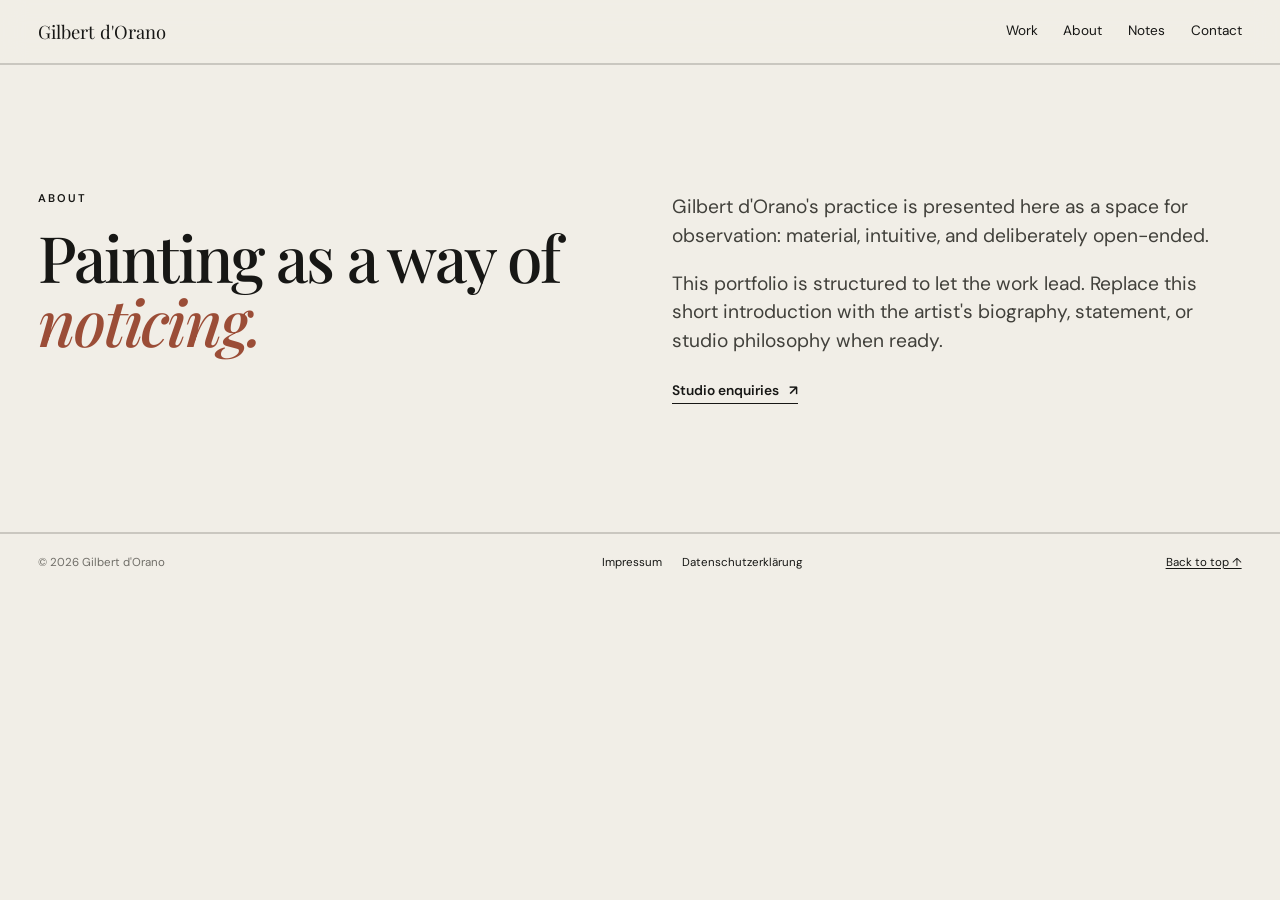
==== about.html @ e2bd2fa0 "Simplicity Starter Setup" ====
<!doctype html>
<html lang="en">
<head>
  <meta charset="utf-8">
  <meta name="viewport" content="width=device-width, initial-scale=1">
  <meta name="description" content="About artist Gilbert d'Orano — practice, approach, and studio background.">
  <title>About — Gilbert d'Orano</title>
  <link rel="preconnect" href="https://fonts.googleapis.com">
  <link rel="preconnect" href="https://fonts.gstatic.com" crossorigin>
  <link href="https://fonts.googleapis.com/css2?family=DM+Sans:wght@400;500;600&family=Playfair+Display:ital,wght@0,500;1,500&display=swap" rel="stylesheet">
  <link rel="stylesheet" href="css/styles.css">
</head>
<body>
  <a class="skip-link" href="#main">Skip to content</a>

  <header class="site-header">
    <a class="brand" href="index.html" aria-label="Gilbert d'Orano, home">Gilbert d'Orano</a>
    <button class="menu-toggle" type="button" aria-expanded="false" aria-controls="site-nav">
      <span>Menu</span>
    </button>
    <nav id="site-nav" class="site-nav" aria-label="Primary navigation">
      <a href="work.html">Work</a>
      <a href="about.html" aria-current="page">About</a>
      <a href="notes.html">Notes</a>
      <a href="contact.html">Contact</a>
    </nav>
  </header>

  <main id="main">
    <section class="about">
      <div>
        <p class="eyebrow">About</p>
        <h1>Painting as a way of <em>noticing.</em></h1>
      </div>
      <div class="about-copy">
        <p>Gilbert d'Orano's practice is presented here as a space for observation: material, intuitive, and deliberately open-ended.</p>
        <p>This portfolio is structured to let the work lead. Replace this short introduction with the artist's biography, statement, or studio philosophy when ready.</p>
        <a class="text-link" href="contact.html">Studio enquiries <span aria-hidden="true">↗</span></a>
      </div>
    </section>
  </main>

  <footer class="site-footer">
    <p>© <span id="year"></span> Gilbert d'Orano</p>
    <nav class="footer-nav" aria-label="Legal">
      <a href="impressum.html">Impressum</a>
      <a href="datenschutzerklaerung.html">Datenschutzerklärung</a>
    </nav>
    <a href="#main">Back to top ↑</a>
  </footer>

  <script src="js/main.js"></script>
</body>
</html>
---- css/styles.css ----
:root {
  --paper: #f1eee7;
  --ink: #171715;
  --muted: #706e68;
  --line: rgba(23, 23, 21, .18);
  --accent: #9b4d37;
  --max: 1500px;
  --pad: clamp(1rem, 3vw, 3rem);
  --serif: "Playfair Display", Georgia, serif;
  --sans: "DM Sans", Arial, sans-serif;
}

* { box-sizing: border-box; }
html { scroll-behavior: smooth; }
body {
  margin: 0;
  background: var(--paper);
  color: var(--ink);
  font-family: var(--sans);
  line-height: 1.5;
}
img { display: block; width: 100%; }
button, a { color: inherit; }
a { text-decoration-thickness: 1px; text-underline-offset: .2em; }

.skip-link {
  position: fixed;
  z-index: 1000;
  top: .75rem;
  left: .75rem;
  transform: translateY(-200%);
  background: var(--ink);
  color: var(--paper);
  padding: .65rem 1rem;
}
.skip-link:focus { transform: translateY(0); }

.site-header {
  position: sticky;
  top: 0;
  z-index: 50;
  width: 100%;
  max-width: var(--max);
  margin: 0 auto;
  padding: 1.1rem var(--pad);
  display: flex;
  justify-content: space-between;
  align-items: center;
  border-bottom: 1px solid var(--line);
  background: color-mix(in srgb, var(--paper) 92%, transparent);
  backdrop-filter: blur(12px);
}
.brand {
  font-family: var(--serif);
  font-size: 1.15rem;
  text-decoration: none;
}
.site-nav { display: flex; gap: clamp(1rem, 2vw, 2rem); }
.site-nav a {
  font-size: .85rem;
  text-decoration: none;
  position: relative;
}
.site-nav a::after {
  content: "";
  position: absolute;
  left: 0; right: 100%; bottom: -.2rem;
  border-bottom: 1px solid;
  transition: right .25s ease;
}
.site-nav a:hover::after, .site-nav a:focus-visible::after { right: 0; }
.menu-toggle { display: none; }

main, .site-footer {
  max-width: var(--max);
  margin: 0 auto;
}

.hero {
  min-height: calc(100vh - 65px);
  padding: clamp(2rem, 5vw, 5rem) var(--pad) 2rem;
  display: grid;
  grid-template-columns: minmax(0, .9fr) minmax(360px, 1.1fr);
  grid-template-rows: 1fr auto;
  gap: clamp(2rem, 5vw, 6rem);
  border-bottom: 1px solid var(--line);
}
.hero-copy { align-self: center; padding-bottom: 5vh; }
.eyebrow {
  margin: 0 0 1.3rem;
  font-size: .7rem;
  line-height: 1;
  text-transform: uppercase;
  letter-spacing: .18em;
  font-weight: 600;
}
.hero h1 {
  margin: 0;
  font-family: var(--serif);
  font-size: clamp(4.2rem, 10vw, 10rem);
  font-weight: 500;
  line-height: .78;
  letter-spacing: -.055em;
}
.hero h1 em { color: var(--accent); }
.hero-intro {
  max-width: 36rem;
  margin: 2.25rem 0 1.5rem;
  font-size: clamp(1rem, 1.45vw, 1.35rem);
  color: #3f3e39;
}
.text-link {
  display: inline-flex;
  gap: .65rem;
  align-items: baseline;
  font-size: .86rem;
  font-weight: 600;
  text-decoration: none;
  border-bottom: 1px solid var(--ink);
  padding-bottom: .12rem;
}
.hero-art { margin: 0; align-self: stretch; min-height: 65vh; position: relative; overflow: hidden; }
.hero-art img { height: 100%; object-fit: cover; }
.hero-art figcaption {
  position: absolute;
  bottom: 0; right: 0;
  padding: .7rem .9rem;
  background: var(--paper);
  font-size: .65rem;
  letter-spacing: .06em;
  text-transform: uppercase;
}
.hero-index { margin: 0; grid-column: 2; font-size: .7rem; color: var(--muted); }

.works { padding: clamp(5rem, 10vw, 10rem) var(--pad); }
.section-heading {
  display: grid;
  grid-template-columns: 1fr 1fr;
  align-items: end;
  margin-bottom: clamp(3rem, 6vw, 6rem);
}
.section-heading .eyebrow { grid-column: 1 / -1; }
.section-heading h1,
.about h1,
.contact h1 {
  margin: 0;
  font-family: var(--serif);
  font-size: clamp(2.4rem, 5vw, 5.2rem);
  font-weight: 500;
  line-height: 1;
  letter-spacing: -.035em;
}
.section-heading > p:last-child { max-width: 22rem; margin: 0 0 .25rem auto; color: var(--muted); }

.visually-hidden {
  position: absolute;
  width: 1px;
  height: 1px;
  overflow: hidden;
  clip: rect(0 0 0 0);
  white-space: nowrap;
}

.gallery {
  display: grid;
  grid-template-columns: repeat(12, 1fr);
  gap: clamp(2rem, 5vw, 5rem) clamp(1rem, 3vw, 3rem);
  align-items: start;
}
.work-card { grid-column: span 5; }
.work-card:nth-child(even) { grid-column: 7 / span 6; }
.work-card--wide { grid-column: span 7; }
.work-card--tall { grid-column: 9 / span 4; margin-top: 7vw; }
.art-button {
  display: block;
  width: 100%;
  padding: 0;
  border: 0;
  background: none;
  cursor: zoom-in;
  overflow: hidden;
}
.art-button img { transition: transform .7s cubic-bezier(.2,.7,.2,1), filter .35s ease; }
.art-button:hover img, .art-button:focus-visible img { transform: scale(1.018); filter: contrast(1.04); }
.art-button:focus-visible { outline: 2px solid var(--ink); outline-offset: 4px; }
.work-meta {
  display: flex;
  justify-content: space-between;
  gap: 1rem;
  margin-top: .75rem;
  padding-top: .7rem;
  border-top: 1px solid var(--line);
  font-size: .72rem;
}
.work-meta span:last-child { color: var(--muted); text-align: right; }

.about {
  padding: clamp(5rem, 10vw, 10rem) var(--pad);
  border-top: 1px solid var(--line);
  border-bottom: 1px solid var(--line);
  display: grid;
  grid-template-columns: 1fr 1fr;
  gap: 5vw;
}
.about h1 em { color: var(--accent); }
.about-copy {
  max-width: 34rem;
  align-self: end;
  font-size: clamp(1.05rem, 1.5vw, 1.35rem);
}
.about-copy p:first-child { margin-top: 0; }
.about-copy p { color: #41403b; }

.studio-note {
  min-height: 80vh;
  display: grid;
  grid-template-columns: 1fr 1fr;
}
.note-art { min-height: 560px; }
.note-art img { height: 100%; object-fit: cover; }
.note-copy {
  padding: clamp(3rem, 7vw, 7rem) var(--pad);
  display: flex;
  flex-direction: column;
  justify-content: center;
}
blockquote {
  margin: 0;
  max-width: 9em;
  font-family: var(--serif);
  font-size: clamp(2.4rem, 5vw, 5.4rem);
  line-height: .98;
  letter-spacing: -.04em;
}
.note-caption { margin-top: 2rem; font-size: .75rem; color: var(--muted); }

.contact {
  padding: clamp(5rem, 10vw, 10rem) var(--pad);
  border-top: 1px solid var(--line);
}
.contact h1 { max-width: 15em; }
.contact-link {
  display: inline-block;
  margin-top: 3rem;
  font-family: var(--serif);
  font-size: clamp(1.6rem, 3.5vw, 3.6rem);
  text-decoration-thickness: 1px;
}
.contact-note { max-width: 30rem; margin-top: 1rem; font-size: .78rem; color: var(--muted); }

.legal {
  padding: clamp(4rem, 9vw, 8rem) var(--pad) clamp(4rem, 8vw, 7rem);
  max-width: 46rem;
  margin: 0 auto;
}
.legal h1 {
  margin: 0 0 2.5rem;
  font-family: var(--serif);
  font-size: clamp(2.4rem, 5vw, 4rem);
  font-weight: 500;
  line-height: 1.05;
  letter-spacing: -.03em;
}
.legal h2 {
  margin: 2.75rem 0 1rem;
  font-family: var(--serif);
  font-size: clamp(1.3rem, 2vw, 1.7rem);
  font-weight: 500;
  letter-spacing: -.02em;
}
.legal h2:first-of-type { margin-top: 0; }
.legal p, .legal li { color: #3f3e39; font-size: .95rem; }
.legal p { margin: 0 0 1.1rem; }
.legal ul { margin: 0 0 1.1rem; padding-left: 1.2rem; }
.legal li { margin-bottom: .4rem; }
.legal strong { color: var(--ink); }

.site-footer {
  padding: 1.25rem var(--pad) 2rem;
  border-top: 1px solid var(--line);
  display: grid;
  grid-template-columns: 1fr 1fr auto;
  gap: 1rem;
  font-size: .72rem;
  color: var(--muted);
}
.site-footer p { margin: 0; }
.site-footer a { color: var(--ink); }
.footer-nav { display: flex; gap: 1.25rem; }
.footer-nav a { text-decoration: none; }

.lightbox {
  width: min(92vw, 1200px);
  max-height: 92vh;
  padding: 0;
  border: 0;
  background: var(--paper);
  color: var(--ink);
}
.lightbox::backdrop { background: rgba(18, 18, 16, .82); }
.lightbox-close {
  position: absolute;
  z-index: 2;
  top: .8rem; right: .8rem;
  padding: .65rem .8rem;
  border: 1px solid var(--line);
  background: var(--paper);
  font: inherit;
  cursor: pointer;
}
.lightbox-inner { display: grid; grid-template-columns: minmax(0, 1fr) 250px; min-height: 60vh; }
.lightbox-inner img { width: 100%; height: 100%; object-fit: contain; background: #ddd9cf; }
.lightbox-inner > div { padding: 4rem 1.5rem 2rem; }
.lightbox-inner h2 { font-family: var(--serif); font-size: 2rem; font-weight: 500; margin: 0 0 .5rem; }
.lightbox-inner p { color: var(--muted); font-size: .82rem; }

@media (max-width: 820px) {
  .menu-toggle {
    display: block;
    border: 0;
    background: none;
    font: inherit;
    font-size: .8rem;
    padding: .4rem;
  }
  .site-nav {
    display: none;
    position: absolute;
    top: 100%;
    left: 0; right: 0;
    padding: 1rem var(--pad) 1.5rem;
    background: var(--paper);
    border-bottom: 1px solid var(--line);
    flex-direction: column;
  }
  .site-nav.is-open { display: flex; }
  .hero {
    min-height: auto;
    grid-template-columns: 1fr;
    gap: 2rem;
  }
  .hero-copy { padding: 2rem 0 0; }
  .hero h1 { font-size: clamp(4.1rem, 19vw, 7rem); }
  .hero-art { min-height: 55vh; }
  .hero-index { grid-column: 1; }
  .section-heading, .about, .studio-note { grid-template-columns: 1fr; }
  .section-heading > p:last-child { margin: 1.25rem 0 0; }
  .gallery { grid-template-columns: 1fr; gap: 3.5rem; }
  .work-card,
  .work-card:nth-child(even),
  .work-card--wide,
  .work-card--tall { grid-column: 1; margin-top: 0; }
  .work-card--tall { width: 74%; margin-left: auto; }
  .about { gap: 2.5rem; }
  .note-art { min-height: 62vh; }
  .lightbox-inner { grid-template-columns: 1fr; }
  .lightbox-inner > div { padding: 1.25rem; }
  .site-footer {
    grid-template-columns: 1fr;
    justify-items: start;
    gap: .6rem;
  }
}

@media (max-width: 520px) {
  .hero h1 { font-size: 18vw; }
  .work-card--tall { width: 100%; }
  .work-meta { flex-direction: column; gap: .2rem; }
  .work-meta span:last-child { text-align: left; }
}

@media (prefers-reduced-motion: reduce) {
  html { scroll-behavior: auto; }
  *, *::before, *::after { transition-duration: .001ms !important; animation-duration: .001ms !important; animation-iteration-count: 1 !important; }
}
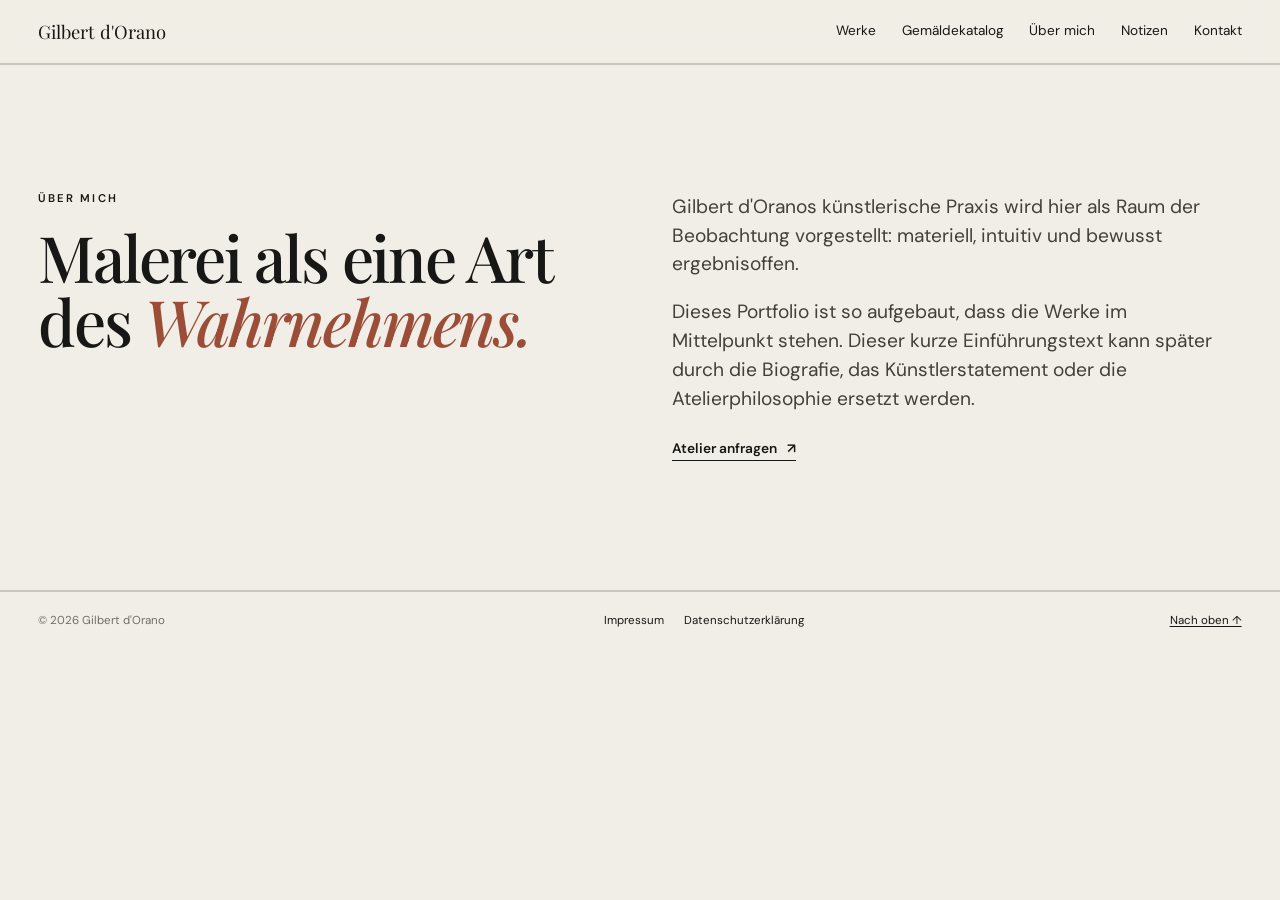
==== commit db7a466e: "Deutsche Navigationsleiste + Gemäldekatalog" ====
--- a/about.html
+++ b/about.html
@@ -1,52 +1,53 @@
 <!doctype html>
-<html lang="en">
+<html lang="de">
 <head>
   <meta charset="utf-8">
   <meta name="viewport" content="width=device-width, initial-scale=1">
-  <meta name="description" content="About artist Gilbert d'Orano — practice, approach, and studio background.">
-  <title>About — Gilbert d'Orano</title>
+  <meta name="description" content="Über den Künstler Gilbert d'Orano — Arbeitsweise, Ansatz und Atelierpraxis.">
+  <title>Über mich — Gilbert d'Orano</title>
   <link rel="preconnect" href="https://fonts.googleapis.com">
   <link rel="preconnect" href="https://fonts.gstatic.com" crossorigin>
   <link href="https://fonts.googleapis.com/css2?family=DM+Sans:wght@400;500;600&family=Playfair+Display:ital,wght@0,500;1,500&display=swap" rel="stylesheet">
   <link rel="stylesheet" href="css/styles.css">
 </head>
 <body>
-  <a class="skip-link" href="#main">Skip to content</a>
+  <a class="skip-link" href="#main">Zum Inhalt springen</a>
 
   <header class="site-header">
-    <a class="brand" href="index.html" aria-label="Gilbert d'Orano, home">Gilbert d'Orano</a>
+    <a class="brand" href="index.html" aria-label="Gilbert d'Orano, Startseite">Gilbert d'Orano</a>
     <button class="menu-toggle" type="button" aria-expanded="false" aria-controls="site-nav">
-      <span>Menu</span>
+      <span>Menü</span>
     </button>
-    <nav id="site-nav" class="site-nav" aria-label="Primary navigation">
-      <a href="work.html">Work</a>
-      <a href="about.html" aria-current="page">About</a>
-      <a href="notes.html">Notes</a>
-      <a href="contact.html">Contact</a>
+    <nav id="site-nav" class="site-nav" aria-label="Hauptnavigation">
+      <a href="work.html">Werke</a>
+      <a href="gemaeldekatalog.html">Gemäldekatalog</a>
+      <a href="about.html" aria-current="page">Über mich</a>
+      <a href="notes.html">Notizen</a>
+      <a href="contact.html">Kontakt</a>
     </nav>
   </header>
 
   <main id="main">
     <section class="about">
       <div>
-        <p class="eyebrow">About</p>
-        <h1>Painting as a way of <em>noticing.</em></h1>
+        <p class="eyebrow">Über mich</p>
+        <h1>Malerei als eine Art des <em>Wahrnehmens.</em></h1>
       </div>
       <div class="about-copy">
-        <p>Gilbert d'Orano's practice is presented here as a space for observation: material, intuitive, and deliberately open-ended.</p>
-        <p>This portfolio is structured to let the work lead. Replace this short introduction with the artist's biography, statement, or studio philosophy when ready.</p>
-        <a class="text-link" href="contact.html">Studio enquiries <span aria-hidden="true">↗</span></a>
+        <p>Gilbert d'Oranos künstlerische Praxis wird hier als Raum der Beobachtung vorgestellt: materiell, intuitiv und bewusst ergebnisoffen.</p>
+        <p>Dieses Portfolio ist so aufgebaut, dass die Werke im Mittelpunkt stehen. Dieser kurze Einführungstext kann später durch die Biografie, das Künstlerstatement oder die Atelierphilosophie ersetzt werden.</p>
+        <a class="text-link" href="contact.html">Atelier anfragen <span aria-hidden="true">↗</span></a>
       </div>
     </section>
   </main>
 
   <footer class="site-footer">
     <p>© <span id="year"></span> Gilbert d'Orano</p>
-    <nav class="footer-nav" aria-label="Legal">
+    <nav class="footer-nav" aria-label="Rechtliches">
       <a href="impressum.html">Impressum</a>
       <a href="datenschutzerklaerung.html">Datenschutzerklärung</a>
     </nav>
-    <a href="#main">Back to top ↑</a>
+    <a href="#main">Nach oben ↑</a>
   </footer>
 
   <script src="js/main.js"></script>
--- a/css/styles.css
+++ b/css/styles.css
@@ -119,17 +119,59 @@
   border-bottom: 1px solid var(--ink);
   padding-bottom: .12rem;
 }
-.hero-art { margin: 0; align-self: stretch; min-height: 65vh; position: relative; overflow: hidden; }
-.hero-art img { height: 100%; object-fit: cover; }
-.hero-art figcaption {
+.hero-art { align-self: stretch; min-height: 65vh; position: relative; overflow: hidden; }
+.hero-carousel-viewport { position: absolute; inset: 0; overflow: hidden; }
+.hero-carousel-track {
+  display: flex;
+  height: 100%;
+  transition: transform .75s cubic-bezier(.65, 0, .35, 1);
+  will-change: transform;
+}
+.hero-slide {
+  position: relative;
+  flex: 0 0 100%;
+  width: 100%;
+  height: 100%;
+  margin: 0;
+}
+.hero-slide img { height: 100%; object-fit: cover; }
+.hero-slide figcaption {
   position: absolute;
   bottom: 0; right: 0;
+  max-width: calc(100% - 8rem);
   padding: .7rem .9rem;
   background: var(--paper);
   font-size: .65rem;
   letter-spacing: .06em;
+  text-align: right;
   text-transform: uppercase;
 }
+.hero-carousel-controls {
+  position: absolute;
+  z-index: 2;
+  bottom: 0;
+  left: 0;
+  display: flex;
+}
+.hero-carousel-button {
+  width: 2.65rem;
+  height: 2.65rem;
+  padding: 0;
+  border: 0;
+  border-right: 1px solid var(--line);
+  background: var(--paper);
+  font: inherit;
+  font-size: 1rem;
+  line-height: 1;
+  cursor: pointer;
+  transition: background-color .2s ease, color .2s ease;
+}
+.hero-carousel-button:hover,
+.hero-carousel-button:focus-visible {
+  background: var(--ink);
+  color: var(--paper);
+}
+.hero-carousel-button:focus-visible { position: relative; z-index: 1; outline: 2px solid var(--accent); outline-offset: -3px; }
 .hero-index { margin: 0; grid-column: 2; font-size: .7rem; color: var(--muted); }
 
 .works { padding: clamp(5rem, 10vw, 10rem) var(--pad); }
@@ -193,6 +235,43 @@
   font-size: .72rem;
 }
 .work-meta span:last-child { color: var(--muted); text-align: right; }
+
+.catalog { padding: clamp(5rem, 10vw, 10rem) var(--pad); }
+.catalog-list {
+  margin: 0;
+  padding: 0;
+  list-style: none;
+  display: grid;
+  grid-template-columns: repeat(4, minmax(0, 1fr));
+  gap: clamp(2rem, 4vw, 4rem) clamp(1rem, 2.5vw, 2.5rem);
+  counter-reset: catalog-item;
+}
+.catalog-list > li { min-width: 0; counter-increment: catalog-item; }
+.catalog-card { height: 100%; }
+.catalog-card__button { aspect-ratio: 4 / 5; }
+.catalog-card__button img { height: 100%; object-fit: cover; }
+.catalog-card__meta {
+  position: relative;
+  margin-top: .8rem;
+  padding: .75rem 2rem 0 0;
+  border-top: 1px solid var(--line);
+}
+.catalog-card__meta::after {
+  content: counter(catalog-item, decimal-leading-zero);
+  position: absolute;
+  top: .8rem;
+  right: 0;
+  color: var(--muted);
+  font-size: .65rem;
+}
+.catalog-card__meta h2 {
+  margin: 0;
+  font-family: var(--serif);
+  font-size: clamp(1.15rem, 1.8vw, 1.55rem);
+  font-weight: 500;
+  line-height: 1.15;
+}
+.catalog-card__meta p { margin: .35rem 0 0; color: var(--muted); font-size: .72rem; }
 
 .about {
   padding: clamp(5rem, 10vw, 10rem) var(--pad);
@@ -346,6 +425,7 @@
   .section-heading, .about, .studio-note { grid-template-columns: 1fr; }
   .section-heading > p:last-child { margin: 1.25rem 0 0; }
   .gallery { grid-template-columns: 1fr; gap: 3.5rem; }
+  .catalog-list { grid-template-columns: repeat(2, minmax(0, 1fr)); }
   .work-card,
   .work-card:nth-child(even),
   .work-card--wide,
@@ -364,6 +444,7 @@
 
 @media (max-width: 520px) {
   .hero h1 { font-size: 18vw; }
+  .catalog-list { grid-template-columns: 1fr; }
   .work-card--tall { width: 100%; }
   .work-meta { flex-direction: column; gap: .2rem; }
   .work-meta span:last-child { text-align: left; }
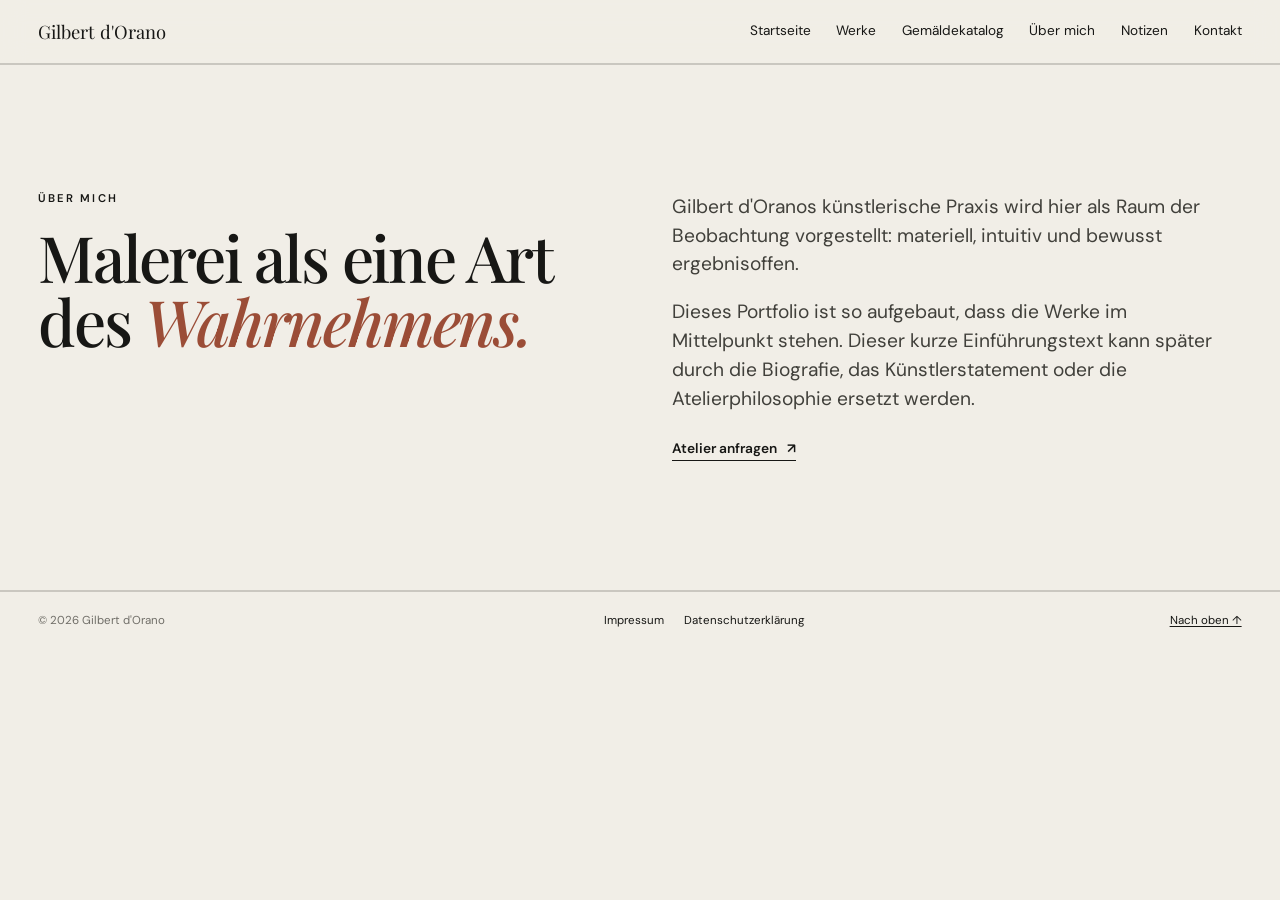
==== commit a151b179: "Startseite zur Nav + Kontaktseite mit Details + Formular" ====
--- a/about.html
+++ b/about.html
@@ -19,6 +19,7 @@
       <span>Menü</span>
     </button>
     <nav id="site-nav" class="site-nav" aria-label="Hauptnavigation">
+      <a href="index.html">Startseite</a>
       <a href="work.html">Werke</a>
       <a href="gemaeldekatalog.html">Gemäldekatalog</a>
       <a href="about.html" aria-current="page">Über mich</a>
--- a/css/styles.css
+++ b/css/styles.css
@@ -317,15 +317,70 @@
   padding: clamp(5rem, 10vw, 10rem) var(--pad);
   border-top: 1px solid var(--line);
 }
-.contact h1 { max-width: 15em; }
-.contact-link {
-  display: inline-block;
-  margin-top: 3rem;
-  font-family: var(--serif);
-  font-size: clamp(1.6rem, 3.5vw, 3.6rem);
-  text-decoration-thickness: 1px;
-}
-.contact-note { max-width: 30rem; margin-top: 1rem; font-size: .78rem; color: var(--muted); }
+.contact h1 { max-width: 12em; }
+.contact-heading > p:last-child { max-width: 32rem; margin: 1.5rem 0 0; color: var(--muted); font-size: clamp(1rem, 1.3vw, 1.2rem); }
+.contact-layout {
+  display: grid;
+  grid-template-columns: minmax(240px, .7fr) minmax(0, 1.3fr);
+  gap: clamp(3rem, 8vw, 8rem);
+  margin-top: clamp(4rem, 8vw, 8rem);
+  align-items: start;
+}
+.contact-details address { font-style: normal; }
+.contact-detail {
+  padding: 1rem 0 1.25rem;
+  border-top: 1px solid var(--line);
+}
+.contact-detail > span {
+  display: block;
+  margin-bottom: .5rem;
+  color: var(--muted);
+  font-size: .68rem;
+  font-weight: 600;
+  letter-spacing: .12em;
+  text-transform: uppercase;
+}
+.contact-detail a { font-family: var(--serif); font-size: clamp(1.25rem, 2vw, 1.8rem); }
+.contact-detail p { margin: 0; color: #3f3e39; }
+.contact-note { max-width: 28rem; margin: 1.25rem 0 0; font-size: .72rem; color: var(--muted); }
+.contact-form { display: grid; gap: 1.6rem; }
+.form-row { display: grid; grid-template-columns: 1fr 1fr; gap: clamp(1rem, 2vw, 2rem); }
+.form-field { display: grid; gap: .55rem; }
+.form-field label { font-size: .72rem; font-weight: 600; letter-spacing: .04em; }
+.form-field input,
+.form-field textarea {
+  width: 100%;
+  border: 1px solid var(--line);
+  border-radius: 0;
+  background: color-mix(in srgb, var(--paper) 78%, white);
+  color: var(--ink);
+  padding: .9rem 1rem;
+  font: inherit;
+  transition: border-color .2s ease, background-color .2s ease;
+}
+.form-field textarea { resize: vertical; min-height: 12rem; }
+.form-field input:focus,
+.form-field textarea:focus { outline: 2px solid var(--accent); outline-offset: 2px; border-color: var(--accent); background: var(--paper); }
+.contact-form__footer { display: flex; align-items: center; justify-content: space-between; gap: 1rem; }
+.contact-form__footer p { max-width: 14rem; margin: 0; color: var(--muted); font-size: .68rem; text-align: right; }
+.contact-submit {
+  display: inline-flex;
+  align-items: baseline;
+  gap: .7rem;
+  padding: .85rem 1.1rem;
+  border: 1px solid var(--ink);
+  background: var(--ink);
+  color: var(--paper);
+  font: inherit;
+  font-size: .8rem;
+  font-weight: 600;
+  cursor: pointer;
+  transition: background-color .2s ease, color .2s ease;
+}
+.contact-submit:hover,
+.contact-submit:focus-visible { background: transparent; color: var(--ink); }
+.contact-submit:focus-visible { outline: 2px solid var(--accent); outline-offset: 3px; }
+.form-status { min-height: 1.5em; margin: -.75rem 0 0; color: var(--muted); font-size: .72rem; }
 
 .legal {
   padding: clamp(4rem, 9vw, 8rem) var(--pad) clamp(4rem, 8vw, 7rem);
@@ -432,6 +487,7 @@
   .work-card--tall { grid-column: 1; margin-top: 0; }
   .work-card--tall { width: 74%; margin-left: auto; }
   .about { gap: 2.5rem; }
+  .contact-layout { grid-template-columns: 1fr; }
   .note-art { min-height: 62vh; }
   .lightbox-inner { grid-template-columns: 1fr; }
   .lightbox-inner > div { padding: 1.25rem; }
@@ -445,6 +501,9 @@
 @media (max-width: 520px) {
   .hero h1 { font-size: 18vw; }
   .catalog-list { grid-template-columns: 1fr; }
+  .form-row { grid-template-columns: 1fr; }
+  .contact-form__footer { align-items: flex-start; flex-direction: column; }
+  .contact-form__footer p { text-align: left; }
   .work-card--tall { width: 100%; }
   .work-meta { flex-direction: column; gap: .2rem; }
   .work-meta span:last-child { text-align: left; }
